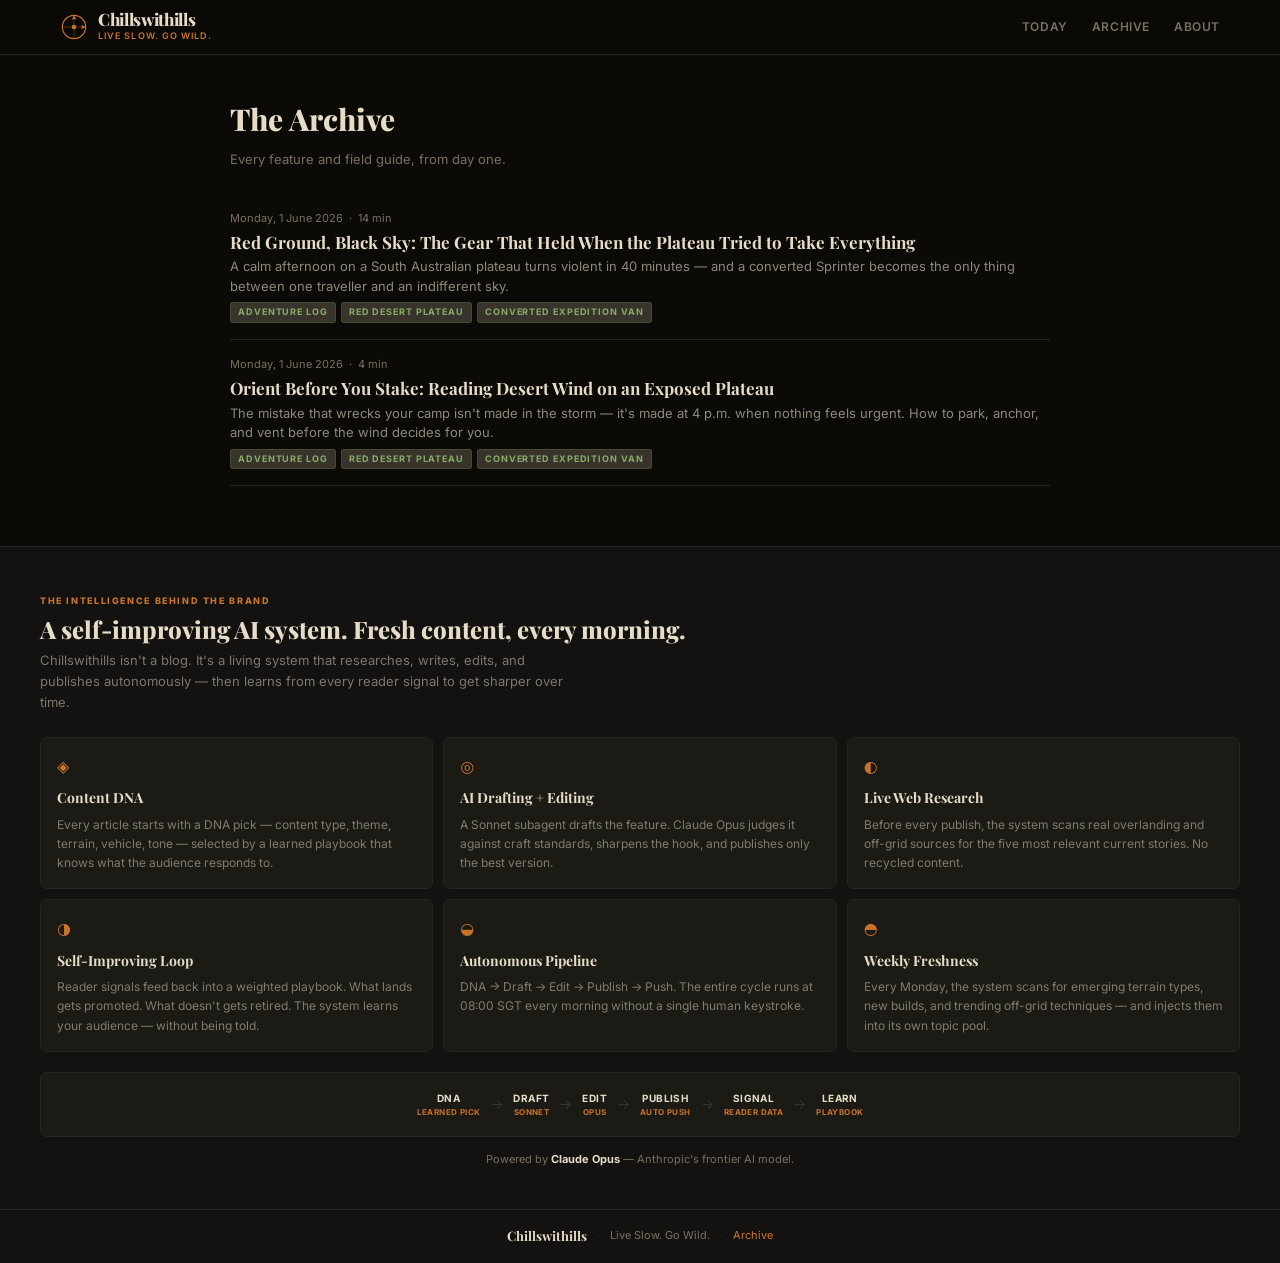
==== archive.html @ 11d06e04 "chore: publish 2026-06-01 22:19 SGT" ====
<!DOCTYPE html>
<html lang="en">
<head>
<meta charset="utf-8">
<meta name="viewport" content="width=device-width, initial-scale=1">
<title>Archive — Chillswithills</title>
<meta name="description" content="Every Chillswithills article, from day one.">
<link rel="canonical" href="https://adamdegoat.github.io/chillswithills/archive.html">
<meta property="og:type" content="website">
<meta property="og:site_name" content="Chillswithills">
<meta property="og:title" content="Archive — Chillswithills">
<meta property="og:description" content="Every Chillswithills article, from day one.">
<meta property="og:image" content="https://adamdegoat.github.io/chillswithills/assets/og-default.png">
<meta property="og:url" content="https://adamdegoat.github.io/chillswithills/archive.html">
<meta name="twitter:card" content="summary_large_image">
<link rel="preconnect" href="https://fonts.googleapis.com">
<link rel="preconnect" href="https://fonts.gstatic.com" crossorigin>
<link href="https://fonts.googleapis.com/css2?family=Playfair+Display:ital,wght@0,700;0,800;1,700&family=Inter:wght@400;500;600&display=swap" rel="stylesheet">
<link rel="stylesheet" href="https://adamdegoat.github.io/chillswithills/assets/style.css?v=202606012219">
</head>
<body>

<header class="masthead">
  <div class="mast-inner">
    <a href="https://adamdegoat.github.io/chillswithills/" class="mast-logo">
      <svg class="mast-icon" viewBox="0 0 48 48" fill="none" xmlns="http://www.w3.org/2000/svg">
        <circle cx="24" cy="24" r="20" stroke="currentColor" stroke-width="2"/>
        <path d="M24 4 L24 44 M4 24 L44 24" stroke="currentColor" stroke-width="1.5" opacity="0.4"/>
        <circle cx="24" cy="24" r="4" fill="currentColor"/>
        <path d="M24 4 L28 12 L24 10 L20 12 Z" fill="currentColor"/>
        <path d="M44 24 L36 20 L38 24 L36 28 Z" fill="currentColor"/>
      </svg>
      <div class="mast-text">
        <span class="mast-brand">Chillswithills</span>
        <span class="mast-tag">Live Slow. Go Wild.</span>
      </div>
    </a>
    <nav class="mast-nav">
      <a href="https://adamdegoat.github.io/chillswithills/">Today</a>
      <a href="https://adamdegoat.github.io/chillswithills/archive.html">Archive</a>
      <a href="https://adamdegoat.github.io/chillswithills/#how-it-works">About</a>
    </nav>
  </div>
</header>


<section class="archive-page">
  <div class="archive-inner">
    <h1 class="archive-title">The Archive</h1>
    <p class="archive-sub">Every feature and field guide, from day one.</p>
    <div class="archive-list">
<article class="archive-card">
  <div class="arc-meta">Monday, 1 June 2026 &nbsp;·&nbsp; 14 min</div>
  <h3 class="arc-title"><a href="https://adamdegoat.github.io/chillswithills/articles/2026-06-01-red-ground-black-sky-the-gear-that-held-when-the-pla.html">Red Ground, Black Sky: The Gear That Held When the Plateau Tried to Take Everything</a></h3>
  <p class="arc-sum">A calm afternoon on a South Australian plateau turns violent in 40 minutes — and a converted Sprinter becomes the only thing between one traveller and an indifferent sky.</p>
  <div class="arc-tags"><span class="tag">Adventure Log</span><span class="tag">Red desert plateau</span><span class="tag">Converted expedition van</span></div>
</article>
<article class="archive-card">
  <div class="arc-meta">Monday, 1 June 2026 &nbsp;·&nbsp; 4 min</div>
  <h3 class="arc-title"><a href="https://adamdegoat.github.io/chillswithills/articles/2026-06-01-orient-before-you-stake-reading-desert-wind-on-an-ex.html">Orient Before You Stake: Reading Desert Wind on an Exposed Plateau</a></h3>
  <p class="arc-sum">The mistake that wrecks your camp isn&#x27;t made in the storm — it&#x27;s made at 4 p.m. when nothing feels urgent. How to park, anchor, and vent before the wind decides for you.</p>
  <div class="arc-tags"><span class="tag">Adventure Log</span><span class="tag">Red desert plateau</span><span class="tag">Converted expedition van</span></div>
</article></div>
  </div>
</section>


<section class="how-it-works" id="how-it-works">
  <div class="hiw-inner">
    <div class="hiw-header">
      <span class="hiw-eyebrow">The Intelligence Behind the Brand</span>
      <h2 class="hiw-title">A self-improving AI system. Fresh content, every morning.</h2>
      <p class="hiw-sub">Chillswithills isn't a blog. It's a living system that researches, writes, edits, and publishes autonomously — then learns from every reader signal to get sharper over time.</p>
    </div>
    <div class="hiw-grid">
      <div class="hiw-card">
        <div class="hiw-icon">◈</div>
        <h3>Content DNA</h3>
        <p>Every article starts with a DNA pick — content type, theme, terrain, vehicle, tone — selected by a learned playbook that knows what the audience responds to.</p>
      </div>
      <div class="hiw-card">
        <div class="hiw-icon">◎</div>
        <h3>AI Drafting + Editing</h3>
        <p>A Sonnet subagent drafts the feature. Claude Opus judges it against craft standards, sharpens the hook, and publishes only the best version.</p>
      </div>
      <div class="hiw-card">
        <div class="hiw-icon">◐</div>
        <h3>Live Web Research</h3>
        <p>Before every publish, the system scans real overlanding and off-grid sources for the five most relevant current stories. No recycled content.</p>
      </div>
      <div class="hiw-card">
        <div class="hiw-icon">◑</div>
        <h3>Self-Improving Loop</h3>
        <p>Reader signals feed back into a weighted playbook. What lands gets promoted. What doesn't gets retired. The system learns your audience — without being told.</p>
      </div>
      <div class="hiw-card">
        <div class="hiw-icon">◒</div>
        <h3>Autonomous Pipeline</h3>
        <p>DNA → Draft → Edit → Publish → Push. The entire cycle runs at 08:00 SGT every morning without a single human keystroke.</p>
      </div>
      <div class="hiw-card">
        <div class="hiw-icon">◓</div>
        <h3>Weekly Freshness</h3>
        <p>Every Monday, the system scans for emerging terrain types, new builds, and trending off-grid techniques — and injects them into its own topic pool.</p>
      </div>
    </div>
    <div class="hiw-flow">
      <div class="flow-step">DNA<br><span>Learned pick</span></div>
      <div class="flow-arrow">→</div>
      <div class="flow-step">Draft<br><span>Sonnet</span></div>
      <div class="flow-arrow">→</div>
      <div class="flow-step">Edit<br><span>Opus</span></div>
      <div class="flow-arrow">→</div>
      <div class="flow-step">Publish<br><span>Auto push</span></div>
      <div class="flow-arrow">→</div>
      <div class="flow-step">Signal<br><span>Reader data</span></div>
      <div class="flow-arrow">→</div>
      <div class="flow-step">Learn<br><span>Playbook</span></div>
    </div>
    <p class="hiw-powered">Powered by <strong>Claude Opus</strong> — Anthropic's frontier AI model.</p>
  </div>
</section>


<footer class="site-footer">
  <div class="footer-inner">
    <span class="footer-brand">Chillswithills</span>
    <span class="footer-sep">·</span>
    <span>Live Slow. Go Wild.</span>
    <span class="footer-sep">·</span>
    <a href="https://adamdegoat.github.io/chillswithills/archive.html">Archive</a>
  </div>
</footer>

</body>
</html>
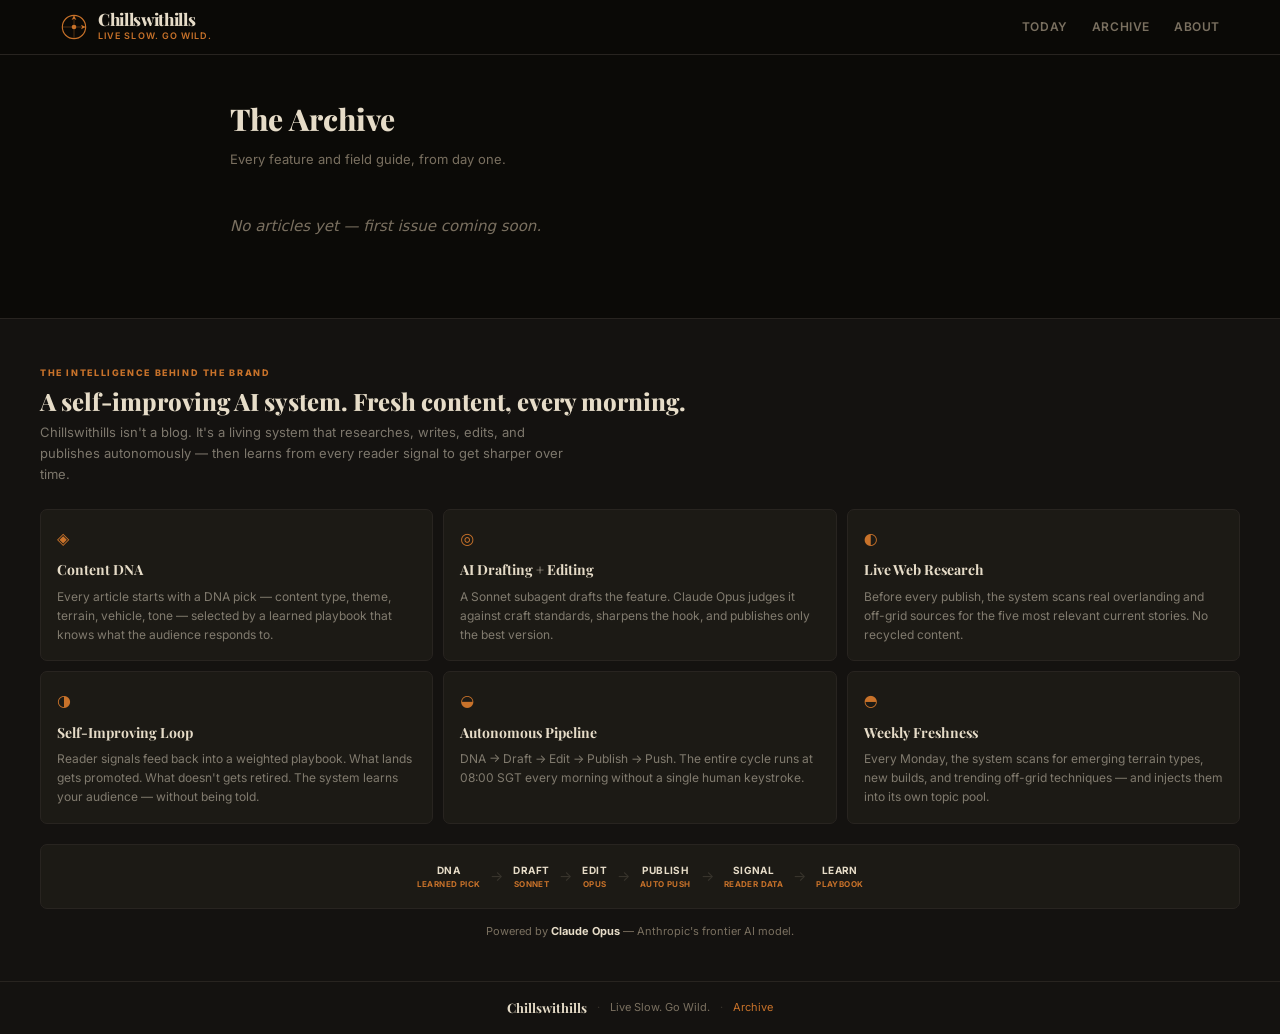
==== commit b015ec77: "chore: publish 2026-06-01 22:48 SGT" ====
--- a/archive.html
+++ b/archive.html
@@ -16,7 +16,7 @@
 <link rel="preconnect" href="https://fonts.googleapis.com">
 <link rel="preconnect" href="https://fonts.gstatic.com" crossorigin>
 <link href="https://fonts.googleapis.com/css2?family=Playfair+Display:ital,wght@0,700;0,800;1,700&family=Inter:wght@400;500;600&display=swap" rel="stylesheet">
-<link rel="stylesheet" href="https://adamdegoat.github.io/chillswithills/assets/style.css?v=202606012219">
+<link rel="stylesheet" href="https://adamdegoat.github.io/chillswithills/assets/style.css?v=202606012248">
 </head>
 <body>
 
@@ -48,19 +48,7 @@
   <div class="archive-inner">
     <h1 class="archive-title">The Archive</h1>
     <p class="archive-sub">Every feature and field guide, from day one.</p>
-    <div class="archive-list">
-<article class="archive-card">
-  <div class="arc-meta">Monday, 1 June 2026 &nbsp;·&nbsp; 14 min</div>
-  <h3 class="arc-title"><a href="https://adamdegoat.github.io/chillswithills/articles/2026-06-01-red-ground-black-sky-the-gear-that-held-when-the-pla.html">Red Ground, Black Sky: The Gear That Held When the Plateau Tried to Take Everything</a></h3>
-  <p class="arc-sum">A calm afternoon on a South Australian plateau turns violent in 40 minutes — and a converted Sprinter becomes the only thing between one traveller and an indifferent sky.</p>
-  <div class="arc-tags"><span class="tag">Adventure Log</span><span class="tag">Red desert plateau</span><span class="tag">Converted expedition van</span></div>
-</article>
-<article class="archive-card">
-  <div class="arc-meta">Monday, 1 June 2026 &nbsp;·&nbsp; 4 min</div>
-  <h3 class="arc-title"><a href="https://adamdegoat.github.io/chillswithills/articles/2026-06-01-orient-before-you-stake-reading-desert-wind-on-an-ex.html">Orient Before You Stake: Reading Desert Wind on an Exposed Plateau</a></h3>
-  <p class="arc-sum">The mistake that wrecks your camp isn&#x27;t made in the storm — it&#x27;s made at 4 p.m. when nothing feels urgent. How to park, anchor, and vent before the wind decides for you.</p>
-  <div class="arc-tags"><span class="tag">Adventure Log</span><span class="tag">Red desert plateau</span><span class="tag">Converted expedition van</span></div>
-</article></div>
+    <div class="archive-list"><p class="empty">No articles yet — first issue coming soon.</p></div>
   </div>
 </section>
 
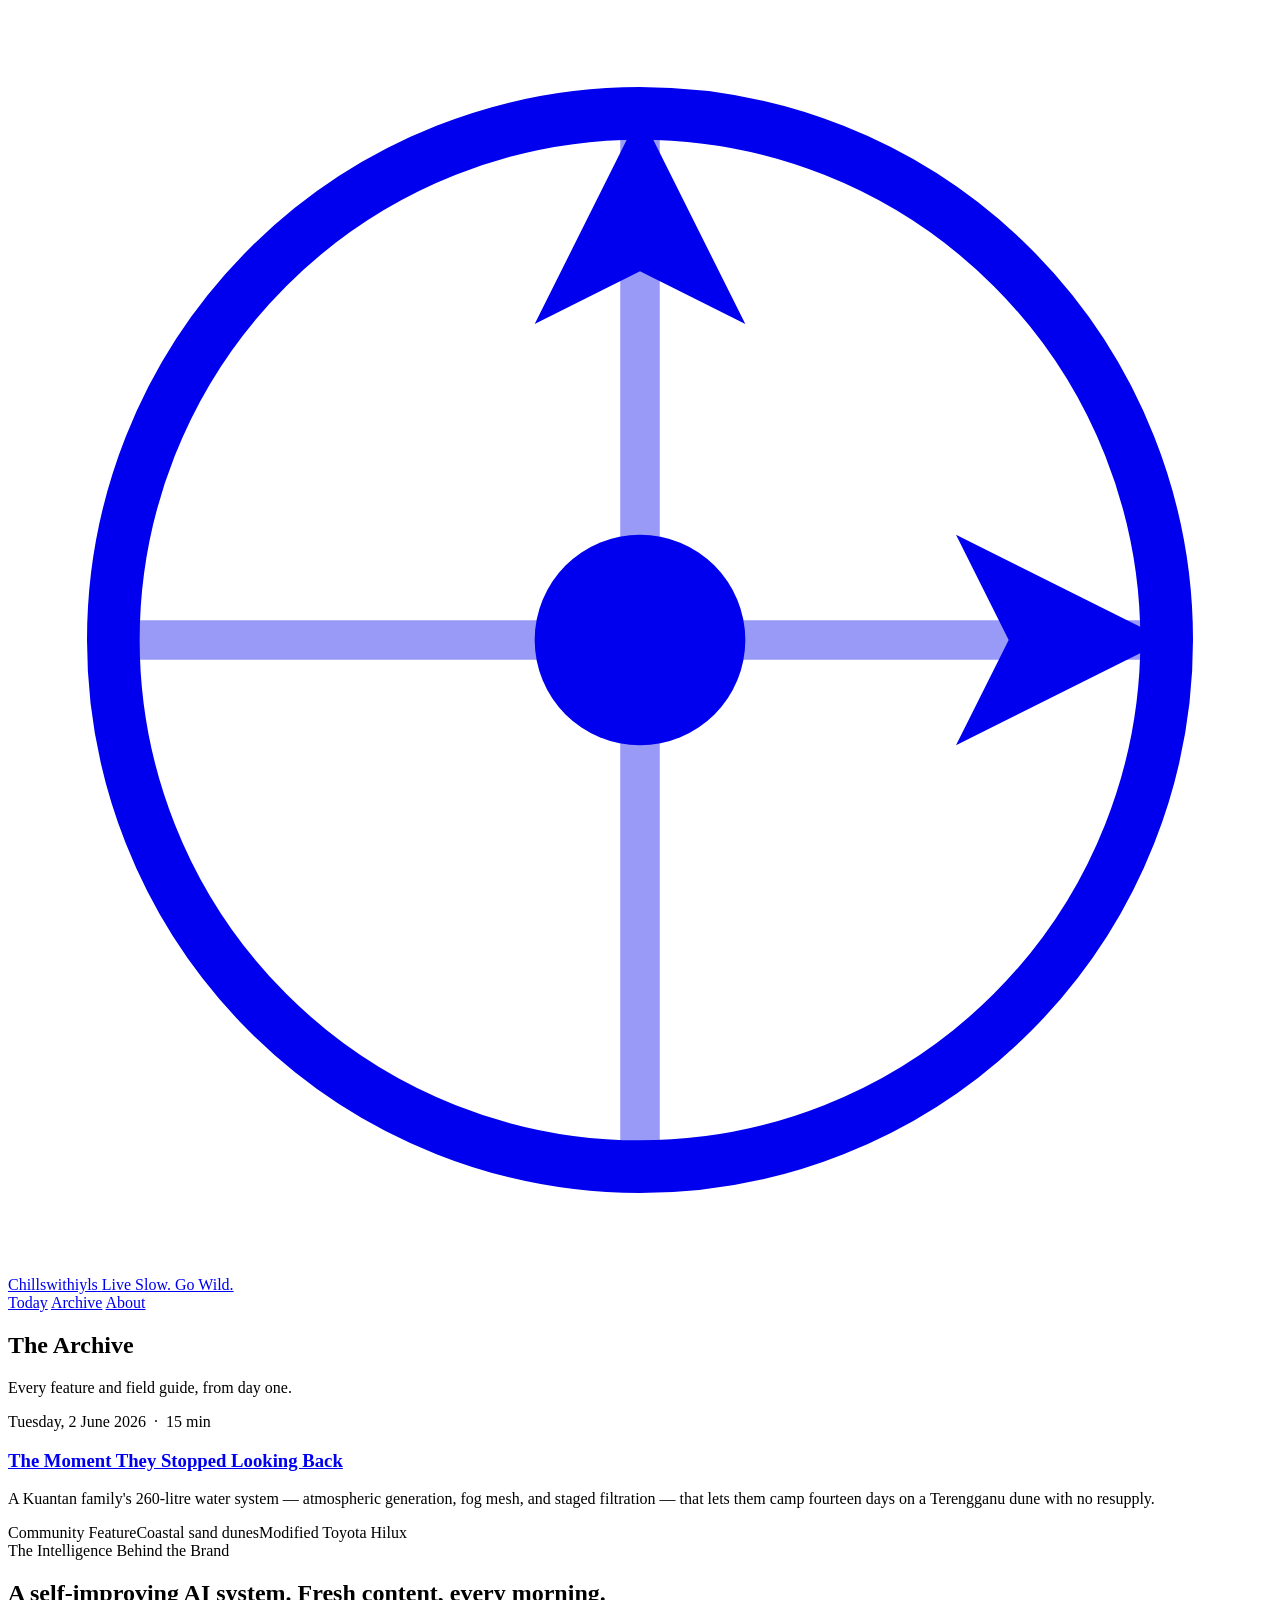
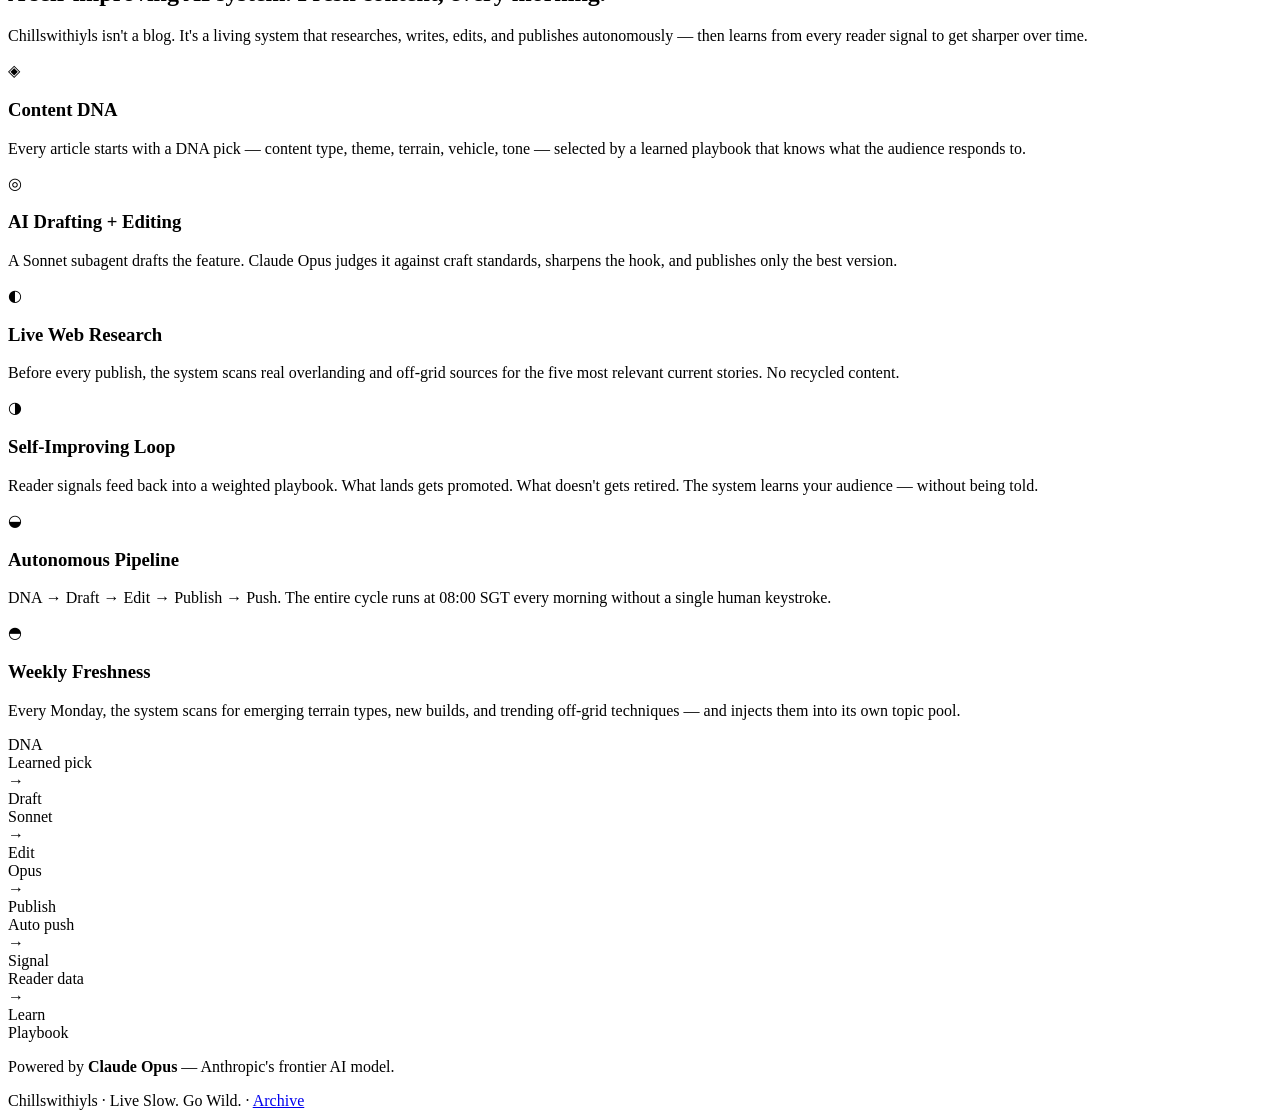
==== commit 03554953: "chore: publish 2026-06-02 11:06 SGT" ====
--- a/archive.html
+++ b/archive.html
@@ -3,26 +3,26 @@
 <head>
 <meta charset="utf-8">
 <meta name="viewport" content="width=device-width, initial-scale=1">
-<title>Archive — Chillswithills</title>
-<meta name="description" content="Every Chillswithills article, from day one.">
-<link rel="canonical" href="https://adamdegoat.github.io/chillswithills/archive.html">
+<title>Archive — Chillswithiyls</title>
+<meta name="description" content="Every Chillswithiyls article, from day one.">
+<link rel="canonical" href="https://adamdegoat.github.io/chillswithiyls/archive.html">
 <meta property="og:type" content="website">
-<meta property="og:site_name" content="Chillswithills">
-<meta property="og:title" content="Archive — Chillswithills">
-<meta property="og:description" content="Every Chillswithills article, from day one.">
-<meta property="og:image" content="https://adamdegoat.github.io/chillswithills/assets/og-default.png">
-<meta property="og:url" content="https://adamdegoat.github.io/chillswithills/archive.html">
+<meta property="og:site_name" content="Chillswithiyls">
+<meta property="og:title" content="Archive — Chillswithiyls">
+<meta property="og:description" content="Every Chillswithiyls article, from day one.">
+<meta property="og:image" content="https://adamdegoat.github.io/chillswithiyls/assets/og-default.png">
+<meta property="og:url" content="https://adamdegoat.github.io/chillswithiyls/archive.html">
 <meta name="twitter:card" content="summary_large_image">
 <link rel="preconnect" href="https://fonts.googleapis.com">
 <link rel="preconnect" href="https://fonts.gstatic.com" crossorigin>
 <link href="https://fonts.googleapis.com/css2?family=Playfair+Display:ital,wght@0,700;0,800;1,700&family=Inter:wght@400;500;600&display=swap" rel="stylesheet">
-<link rel="stylesheet" href="https://adamdegoat.github.io/chillswithills/assets/style.css?v=202606012248">
+<link rel="stylesheet" href="https://adamdegoat.github.io/chillswithiyls/assets/style.css?v=202606021106">
 </head>
 <body>
 
 <header class="masthead">
   <div class="mast-inner">
-    <a href="https://adamdegoat.github.io/chillswithills/" class="mast-logo">
+    <a href="https://adamdegoat.github.io/chillswithiyls/" class="mast-logo">
       <svg class="mast-icon" viewBox="0 0 48 48" fill="none" xmlns="http://www.w3.org/2000/svg">
         <circle cx="24" cy="24" r="20" stroke="currentColor" stroke-width="2"/>
         <path d="M24 4 L24 44 M4 24 L44 24" stroke="currentColor" stroke-width="1.5" opacity="0.4"/>
@@ -31,14 +31,14 @@
         <path d="M44 24 L36 20 L38 24 L36 28 Z" fill="currentColor"/>
       </svg>
       <div class="mast-text">
-        <span class="mast-brand">Chillswithills</span>
+        <span class="mast-brand">Chillswithiyls</span>
         <span class="mast-tag">Live Slow. Go Wild.</span>
       </div>
     </a>
     <nav class="mast-nav">
-      <a href="https://adamdegoat.github.io/chillswithills/">Today</a>
-      <a href="https://adamdegoat.github.io/chillswithills/archive.html">Archive</a>
-      <a href="https://adamdegoat.github.io/chillswithills/#how-it-works">About</a>
+      <a href="https://adamdegoat.github.io/chillswithiyls/">Today</a>
+      <a href="https://adamdegoat.github.io/chillswithiyls/archive.html">Archive</a>
+      <a href="https://adamdegoat.github.io/chillswithiyls/#how-it-works">About</a>
     </nav>
   </div>
 </header>
@@ -48,7 +48,13 @@
   <div class="archive-inner">
     <h1 class="archive-title">The Archive</h1>
     <p class="archive-sub">Every feature and field guide, from day one.</p>
-    <div class="archive-list"><p class="empty">No articles yet — first issue coming soon.</p></div>
+    <div class="archive-list">
+<article class="archive-card">
+  <div class="arc-meta">Tuesday, 2 June 2026 &nbsp;·&nbsp; 15 min</div>
+  <h3 class="arc-title"><a href="https://adamdegoat.github.io/chillswithiyls/articles/2026-06-02-the-moment-they-stopped-looking-back.html">The Moment They Stopped Looking Back</a></h3>
+  <p class="arc-sum">A Kuantan family&#x27;s 260-litre water system — atmospheric generation, fog mesh, and staged filtration — that lets them camp fourteen days on a Terengganu dune with no resupply.</p>
+  <div class="arc-tags"><span class="tag">Community Feature</span><span class="tag">Coastal sand dunes</span><span class="tag">Modified Toyota Hilux</span></div>
+</article></div>
   </div>
 </section>
 
@@ -58,7 +64,7 @@
     <div class="hiw-header">
       <span class="hiw-eyebrow">The Intelligence Behind the Brand</span>
       <h2 class="hiw-title">A self-improving AI system. Fresh content, every morning.</h2>
-      <p class="hiw-sub">Chillswithills isn't a blog. It's a living system that researches, writes, edits, and publishes autonomously — then learns from every reader signal to get sharper over time.</p>
+      <p class="hiw-sub">Chillswithiyls isn't a blog. It's a living system that researches, writes, edits, and publishes autonomously — then learns from every reader signal to get sharper over time.</p>
     </div>
     <div class="hiw-grid">
       <div class="hiw-card">
@@ -112,11 +118,11 @@
 
 <footer class="site-footer">
   <div class="footer-inner">
-    <span class="footer-brand">Chillswithills</span>
+    <span class="footer-brand">Chillswithiyls</span>
     <span class="footer-sep">·</span>
     <span>Live Slow. Go Wild.</span>
     <span class="footer-sep">·</span>
-    <a href="https://adamdegoat.github.io/chillswithills/archive.html">Archive</a>
+    <a href="https://adamdegoat.github.io/chillswithiyls/archive.html">Archive</a>
   </div>
 </footer>
 
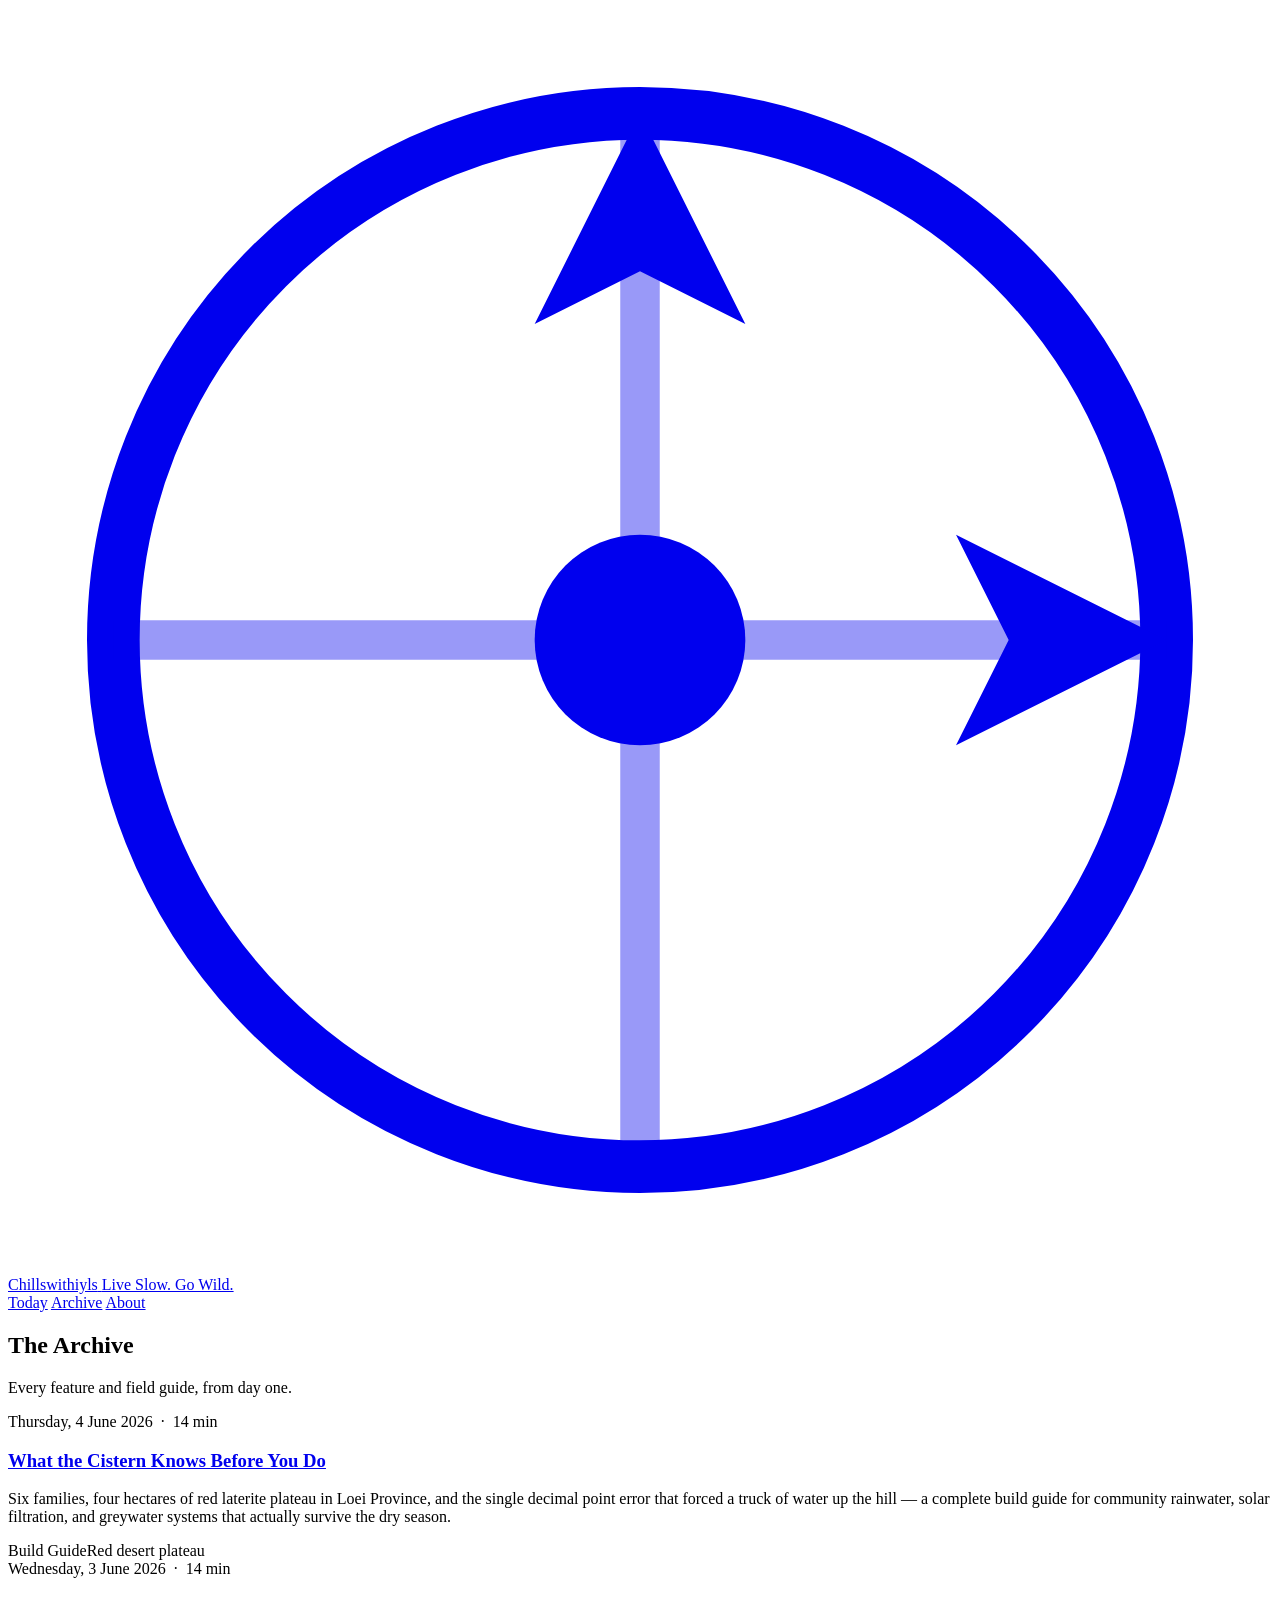
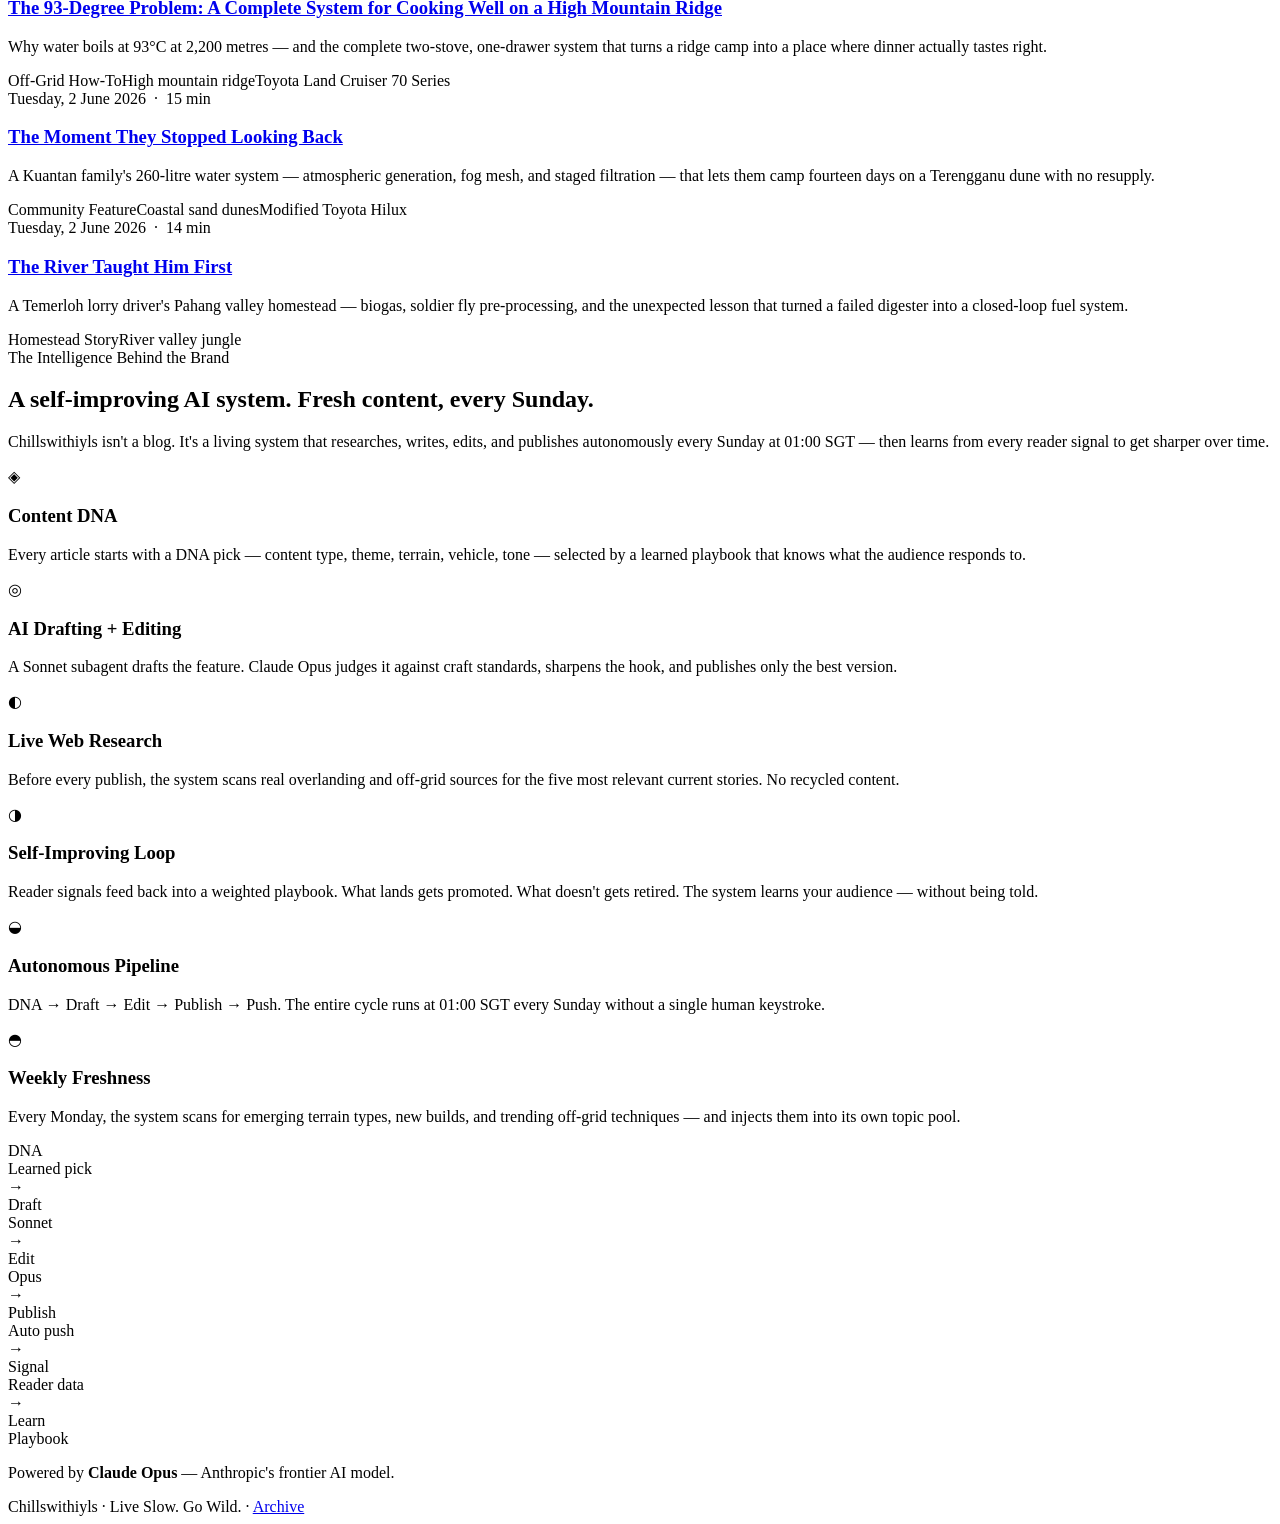
==== commit d43da9d6: "Update to weekly Sunday schedule — all site copy updated" ====
--- a/archive.html
+++ b/archive.html
@@ -16,7 +16,7 @@
 <link rel="preconnect" href="https://fonts.googleapis.com">
 <link rel="preconnect" href="https://fonts.gstatic.com" crossorigin>
 <link href="https://fonts.googleapis.com/css2?family=Playfair+Display:ital,wght@0,700;0,800;1,700&family=Inter:wght@400;500;600&display=swap" rel="stylesheet">
-<link rel="stylesheet" href="https://adamdegoat.github.io/chillswithiyls/assets/style.css?v=202606021106">
+<link rel="stylesheet" href="https://adamdegoat.github.io/chillswithiyls/assets/style.css?v=202606040514">
 </head>
 <body>
 
@@ -50,10 +50,28 @@
     <p class="archive-sub">Every feature and field guide, from day one.</p>
     <div class="archive-list">
 <article class="archive-card">
+  <div class="arc-meta">Thursday, 4 June 2026 &nbsp;·&nbsp; 14 min</div>
+  <h3 class="arc-title"><a href="https://adamdegoat.github.io/chillswithiyls/articles/2026-06-04-what-the-cistern-knows-before-you-do.html">What the Cistern Knows Before You Do</a></h3>
+  <p class="arc-sum">Six families, four hectares of red laterite plateau in Loei Province, and the single decimal point error that forced a truck of water up the hill — a complete build guide for community rainwater, solar filtration, and greywater systems that actually survive the dry season.</p>
+  <div class="arc-tags"><span class="tag">Build Guide</span><span class="tag">Red desert plateau</span></div>
+</article>
+<article class="archive-card">
+  <div class="arc-meta">Wednesday, 3 June 2026 &nbsp;·&nbsp; 14 min</div>
+  <h3 class="arc-title"><a href="https://adamdegoat.github.io/chillswithiyls/articles/2026-06-03-the-93-degree-problem-a-complete-system-for-cooking-.html">The 93-Degree Problem: A Complete System for Cooking Well on a High Mountain Ridge</a></h3>
+  <p class="arc-sum">Why water boils at 93°C at 2,200 metres — and the complete two-stove, one-drawer system that turns a ridge camp into a place where dinner actually tastes right.</p>
+  <div class="arc-tags"><span class="tag">Off-Grid How-To</span><span class="tag">High mountain ridge</span><span class="tag">Toyota Land Cruiser 70 Series</span></div>
+</article>
+<article class="archive-card">
   <div class="arc-meta">Tuesday, 2 June 2026 &nbsp;·&nbsp; 15 min</div>
   <h3 class="arc-title"><a href="https://adamdegoat.github.io/chillswithiyls/articles/2026-06-02-the-moment-they-stopped-looking-back.html">The Moment They Stopped Looking Back</a></h3>
   <p class="arc-sum">A Kuantan family&#x27;s 260-litre water system — atmospheric generation, fog mesh, and staged filtration — that lets them camp fourteen days on a Terengganu dune with no resupply.</p>
   <div class="arc-tags"><span class="tag">Community Feature</span><span class="tag">Coastal sand dunes</span><span class="tag">Modified Toyota Hilux</span></div>
+</article>
+<article class="archive-card">
+  <div class="arc-meta">Tuesday, 2 June 2026 &nbsp;·&nbsp; 14 min</div>
+  <h3 class="arc-title"><a href="https://adamdegoat.github.io/chillswithiyls/articles/2026-06-02-the-river-taught-him-first.html">The River Taught Him First</a></h3>
+  <p class="arc-sum">A Temerloh lorry driver&#x27;s Pahang valley homestead — biogas, soldier fly pre-processing, and the unexpected lesson that turned a failed digester into a closed-loop fuel system.</p>
+  <div class="arc-tags"><span class="tag">Homestead Story</span><span class="tag">River valley jungle</span></div>
 </article></div>
   </div>
 </section>
@@ -63,8 +81,8 @@
   <div class="hiw-inner">
     <div class="hiw-header">
       <span class="hiw-eyebrow">The Intelligence Behind the Brand</span>
-      <h2 class="hiw-title">A self-improving AI system. Fresh content, every morning.</h2>
-      <p class="hiw-sub">Chillswithiyls isn't a blog. It's a living system that researches, writes, edits, and publishes autonomously — then learns from every reader signal to get sharper over time.</p>
+      <h2 class="hiw-title">A self-improving AI system. Fresh content, every Sunday.</h2>
+      <p class="hiw-sub">Chillswithiyls isn't a blog. It's a living system that researches, writes, edits, and publishes autonomously every Sunday at 01:00 SGT — then learns from every reader signal to get sharper over time.</p>
     </div>
     <div class="hiw-grid">
       <div class="hiw-card">
@@ -90,7 +108,7 @@
       <div class="hiw-card">
         <div class="hiw-icon">◒</div>
         <h3>Autonomous Pipeline</h3>
-        <p>DNA → Draft → Edit → Publish → Push. The entire cycle runs at 08:00 SGT every morning without a single human keystroke.</p>
+        <p>DNA → Draft → Edit → Publish → Push. The entire cycle runs at 01:00 SGT every Sunday without a single human keystroke.</p>
       </div>
       <div class="hiw-card">
         <div class="hiw-icon">◓</div>
